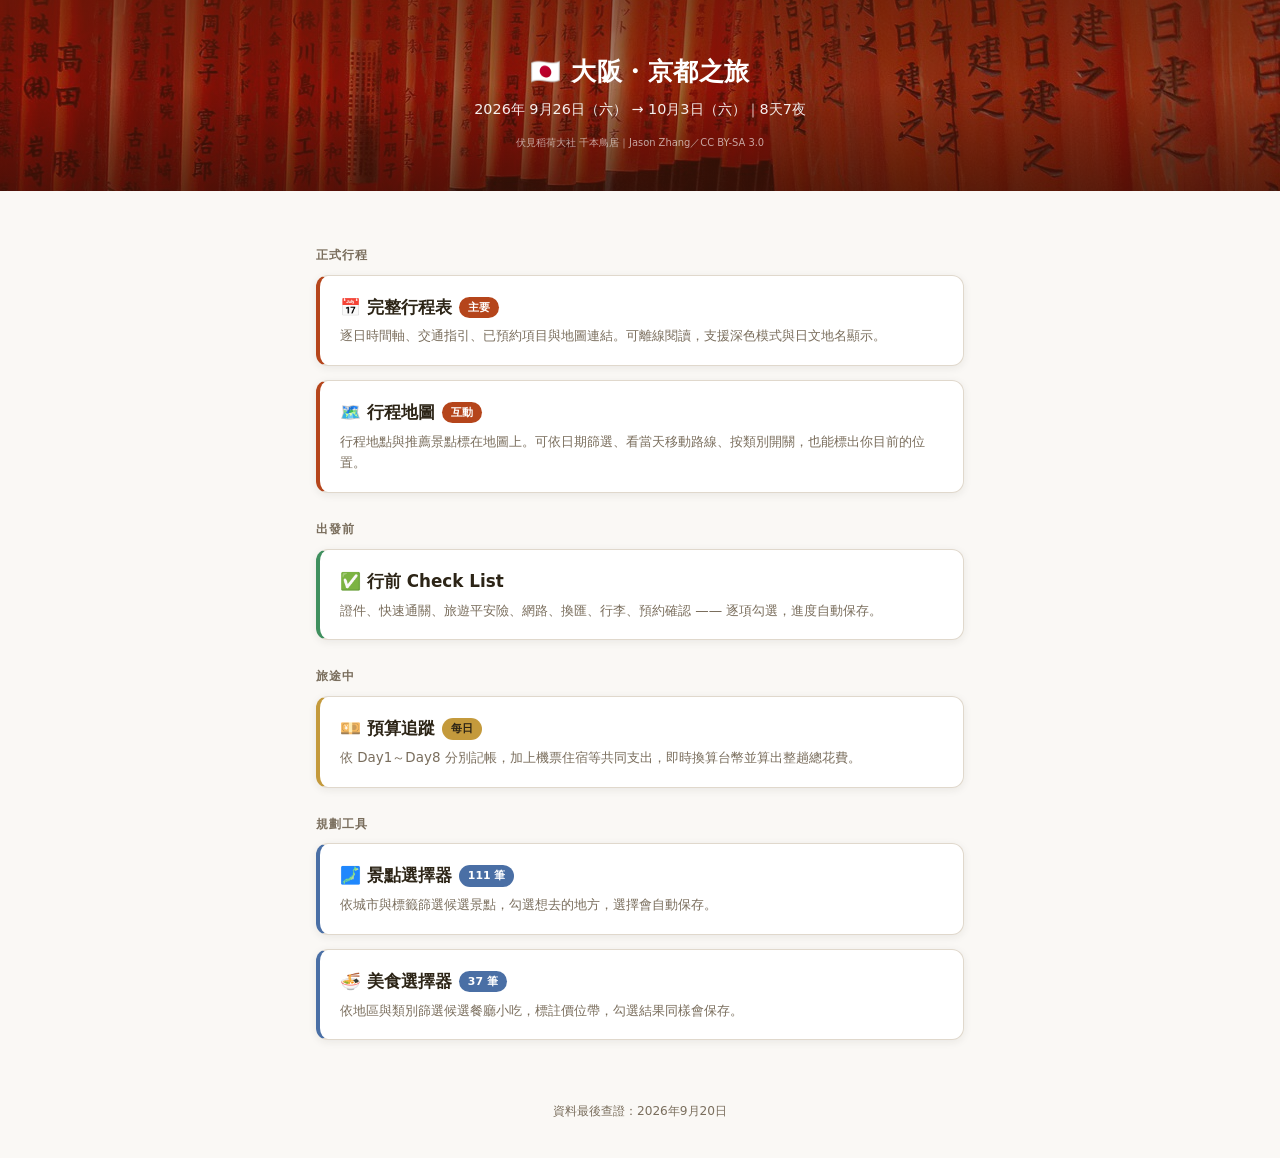
==== docs/index.html @ 21cc7eb6 "feat: 頁首照片、預算與 Check List 獨立頁、地圖區分推薦景點、行程細節補充 1. 頁首隨機風景照 - 從 Wikimedia Commons 取 12 張自由授權（CC-BY/CC-B" ====
<!DOCTYPE html>
<html lang="zh-TW">
<head>
<meta charset="UTF-8">
<meta name="viewport" content="width=device-width, initial-scale=1.0">
<title>大阪・京都之旅 2026</title>
<meta name="description" content="2026年9月26日至10月3日 關西 8天7夜 — 行程表與規劃工具入口">
<meta name="theme-color" content="#B5451B">
<style>
:root {
  --primary: #B5451B;
  --primary-dark: #8C2E0A;
  --primary-light: #D4652F;
  --secondary: #4A6FA5;
  --accent: #C49A3C;
  --bg: #FAF8F5;
  --surface: #FFFFFF;
  --text: #2C2416;
  --muted: #7A6E5D;
  --border: #E0D8CC;
  --shadow: 0 2px 8px rgba(44,36,22,0.08);
  --font: 'Noto Sans TC', 'PingFang TC', 'Hiragino Sans', 'Microsoft JhengHei',
          'Yu Gothic UI', system-ui, -apple-system, sans-serif;
}

@media (prefers-color-scheme: dark) {
  :root:not([data-theme="light"]) {
    --primary: #E8825A;
    --primary-dark: #C4603A;
    --primary-light: #F0A181;
    --secondary: #8FB3DE;
    --accent: #D9B463;
    --bg: #17140F;
    --surface: #221E17;
    --text: #EDE6DA;
    --muted: #A69A88;
    --border: #3A332A;
    --shadow: 0 2px 8px rgba(0,0,0,0.5);
  }
}

*, *::before, *::after { box-sizing: border-box; margin: 0; padding: 0; }

body {
  font-family: var(--font);
  background: var(--bg);
  color: var(--text);
  line-height: 1.6;
  -webkit-font-smoothing: antialiased;
}

header {
  position: relative;
  isolation: isolate;
  overflow: hidden;
  /* 照片未載入／離線時的備援底色 */
  background: linear-gradient(135deg, var(--primary-dark), var(--primary) 55%, var(--primary-light));
  color: #fff;
  text-align: center;
  padding: 52px 16px 40px;
}

header .hero-img {
  position: absolute;
  inset: 0;
  width: 100%;
  height: 100%;
  object-fit: cover;
  object-position: center 38%;
  z-index: -2;
  opacity: 0;
  transition: opacity 0.5s ease;
}

header .hero-img.is-loaded { opacity: 1; }

header::before {
  content: '';
  position: absolute;
  inset: 0;
  z-index: -1;
  background: linear-gradient(180deg,
    rgba(90, 30, 10, 0.70) 0%,
    rgba(90, 30, 10, 0.52) 45%,
    rgba(60, 20, 8, 0.78) 100%);
}

header h1 { font-size: 1.55rem; font-weight: 800; letter-spacing: 0.5px; }
header p  { font-size: 0.9rem; opacity: 0.92; margin-top: 6px; }

header .hero-credit {
  display: block;
  margin-top: 14px;
  font-size: 0.62rem;
  color: rgba(255,255,255,0.62);
  text-decoration: none;
}

header .hero-credit:hover { color: rgba(255,255,255,0.92); text-decoration: underline; }

main { max-width: 680px; margin: 0 auto; padding: 28px 16px 48px; }

.card {
  display: block;
  background: var(--surface);
  border: 1px solid var(--border);
  border-left: 4px solid var(--primary);
  border-radius: 12px;
  padding: 18px 20px;
  margin-bottom: 14px;
  box-shadow: var(--shadow);
  color: inherit;
  text-decoration: none;
  transition: transform 0.15s, border-left-color 0.15s;
}

.card:hover { transform: translateY(-2px); border-left-color: var(--accent); }
.card.is-tool   { border-left-color: var(--secondary); }
.card.is-check  { border-left-color: #3F8F5E; }
.card.is-budget { border-left-color: var(--accent); }
.card h2 { font-size: 1.05rem; font-weight: 700; margin-bottom: 5px; }
.card p  { font-size: 0.84rem; color: var(--muted); }

.badge {
  display: inline-block;
  font-size: 0.68rem;
  font-weight: 600;
  padding: 2px 9px;
  border-radius: 20px;
  background: var(--primary);
  color: #fff;
  margin-left: 7px;
  vertical-align: 2px;
}

.badge.tool   { background: var(--secondary); }
.badge.budget { background: var(--accent); color: #2C2416; }

h3.group {
  font-size: 0.78rem;
  font-weight: 700;
  text-transform: uppercase;
  letter-spacing: 1px;
  color: var(--muted);
  margin: 26px 0 10px;
}

footer {
  text-align: center;
  font-size: 0.76rem;
  color: var(--muted);
  padding: 0 16px 36px;
}
</style>
</head>
<body>

<header data-hero>
  <h1>🇯🇵 大阪・京都之旅</h1>
  <p>2026年 9月26日（六） → 10月3日（六）｜8天7夜</p>
</header>

<main>
  <h3 class="group">正式行程</h3>

  <a class="card" href="final/index.html">
    <h2>📅 完整行程表<span class="badge">主要</span></h2>
    <p>逐日時間軸、交通指引、已預約項目與地圖連結。可離線閱讀，支援深色模式與日文地名顯示。</p>
  </a>

  <a class="card" href="map/index.html">
    <h2>🗺️ 行程地圖<span class="badge">互動</span></h2>
    <p>行程地點與推薦景點標在地圖上。可依日期篩選、看當天移動路線、按類別開關，也能標出你目前的位置。</p>
  </a>

  <h3 class="group">出發前</h3>

  <a class="card is-check" href="checklist/index.html">
    <h2>✅ 行前 Check List</h2>
    <p>證件、快速通關、旅遊平安險、網路、換匯、行李、預約確認 —— 逐項勾選，進度自動保存。</p>
  </a>

  <h3 class="group">旅途中</h3>

  <a class="card is-budget" href="budget/index.html">
    <h2>💴 預算追蹤<span class="badge budget">每日</span></h2>
    <p>依 Day1～Day8 分別記帳，加上機票住宿等共同支出，即時換算台幣並算出整趟總花費。</p>
  </a>

  <h3 class="group">規劃工具</h3>

  <a class="card is-tool" href="selector/attractions.html">
    <h2>🗾 景點選擇器<span class="badge tool">111 筆</span></h2>
    <p>依城市與標籤篩選候選景點，勾選想去的地方，選擇會自動保存。</p>
  </a>

  <a class="card is-tool" href="selector/foods.html">
    <h2>🍜 美食選擇器<span class="badge tool">37 筆</span></h2>
    <p>依地區與類別篩選候選餐廳小吃，標註價位帶，勾選結果同樣會保存。</p>
  </a>

</main>

<footer>
  <p>資料最後查證：2026年9月20日</p>
</footer>

<script src="assets/hero/hero.js"></script>
<script>
  // 隨機挑一張關西風景照當頁首底圖
  if (window.applyHero) window.applyHero('assets/hero/');
</script>

</body>
</html>
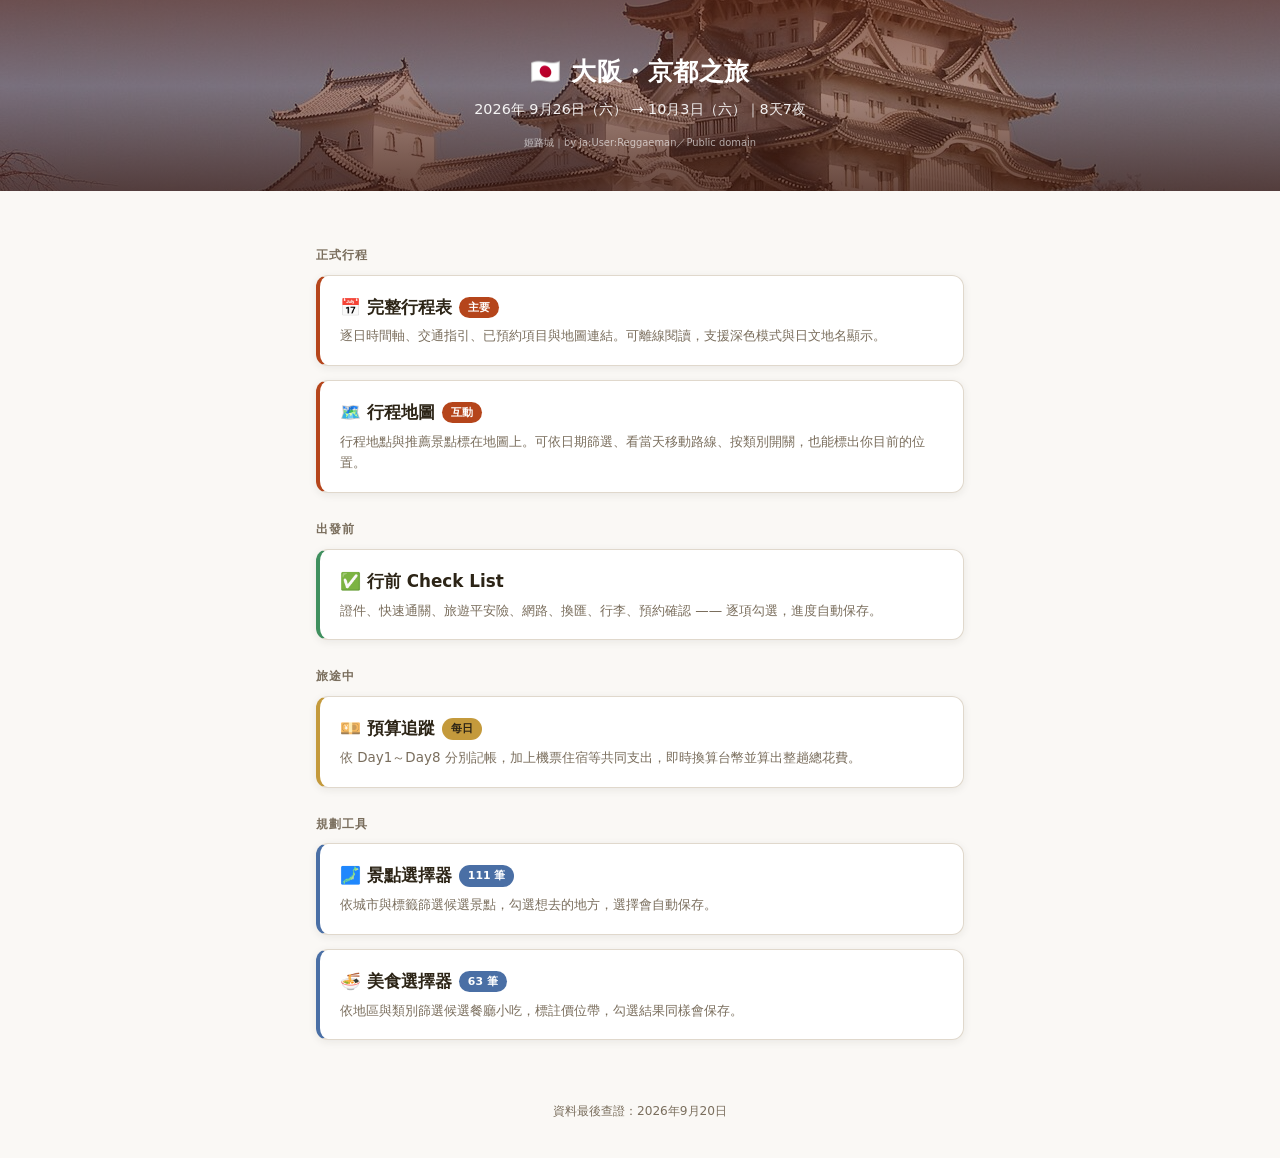
==== commit 39f24059: "fix: 方案可在桌機正常切換、標題與 emoji 跟著換，交通獨立成一類 使用者回報的四件事：  1. 首頁的選擇器筆數是手寫的，美食實際 63 筆卻還寫 37 筆。    改成由 scripts/" ====
--- a/docs/index.html
+++ b/docs/index.html
@@ -195,7 +195,7 @@
   </a>
 
   <a class="card is-tool" href="selector/foods.html">
-    <h2>🍜 美食選擇器<span class="badge tool">37 筆</span></h2>
+    <h2>🍜 美食選擇器<span class="badge tool">63 筆</span></h2>
     <p>依地區與類別篩選候選餐廳小吃，標註價位帶，勾選結果同樣會保存。</p>
   </a>
 
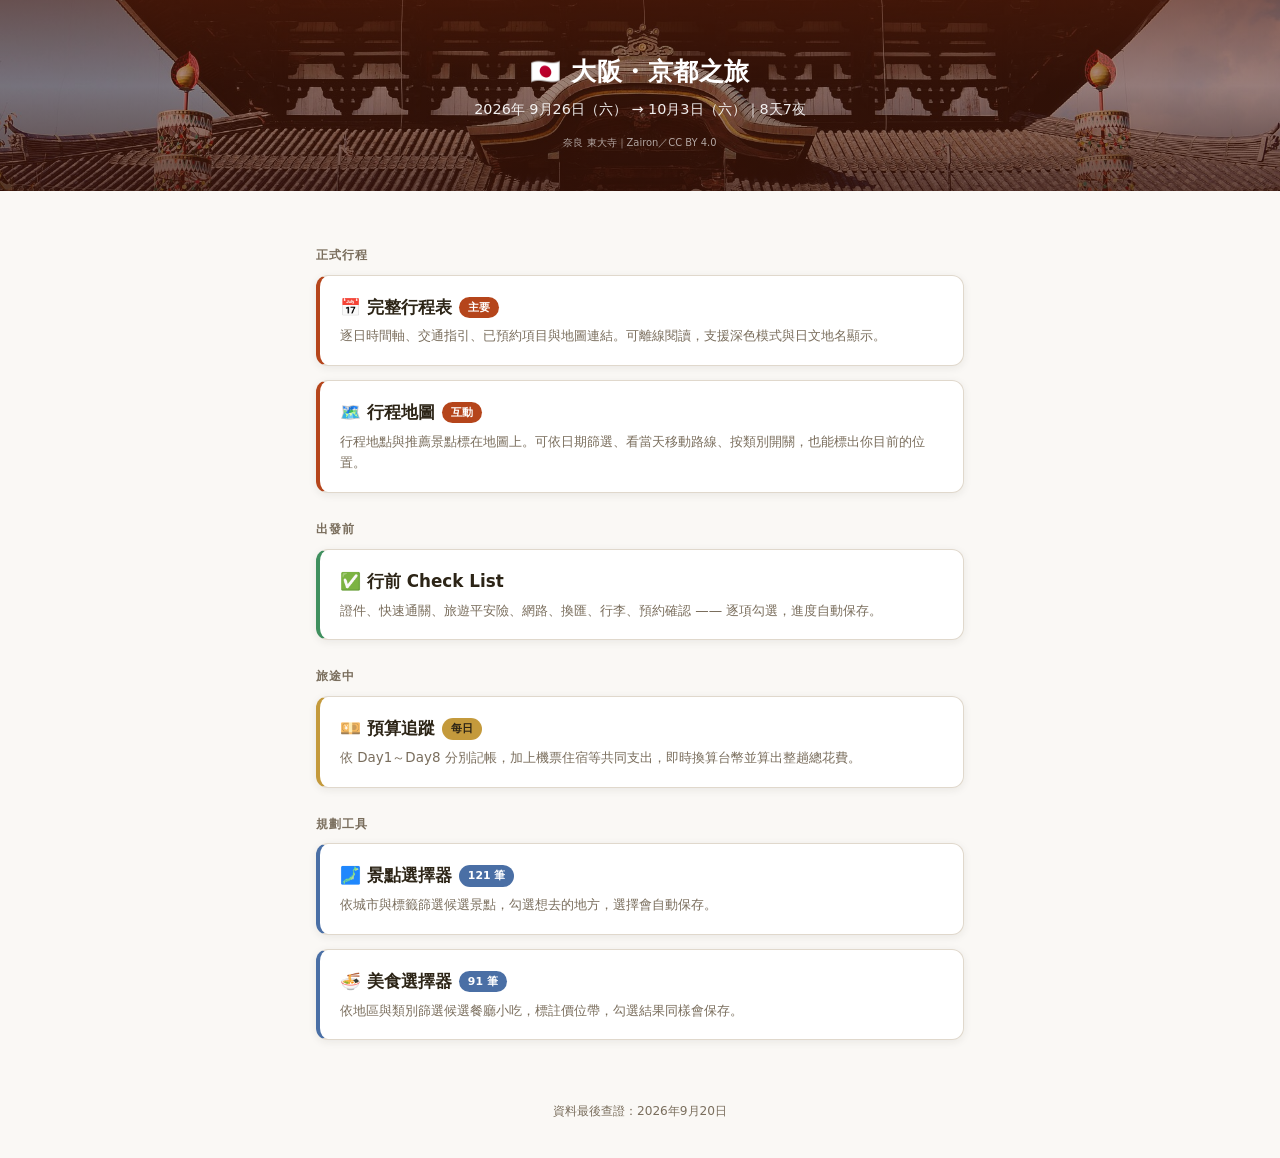
==== commit 69bab714: "feat: 彈性方案擴充到 B～E、主行程計畫B 改為收合區塊、換天停在日期列 - 彈性行程 16 組重做成 48 個替代方案：依星期（公休）、區域與前後行程挑選，   同一家店不跨天重複；修正 Da" ====
--- a/docs/index.html
+++ b/docs/index.html
@@ -190,12 +190,12 @@
   <h3 class="group">規劃工具</h3>
 
   <a class="card is-tool" href="selector/attractions.html">
-    <h2>🗾 景點選擇器<span class="badge tool">111 筆</span></h2>
+    <h2>🗾 景點選擇器<span class="badge tool">121 筆</span></h2>
     <p>依城市與標籤篩選候選景點，勾選想去的地方，選擇會自動保存。</p>
   </a>
 
   <a class="card is-tool" href="selector/foods.html">
-    <h2>🍜 美食選擇器<span class="badge tool">63 筆</span></h2>
+    <h2>🍜 美食選擇器<span class="badge tool">91 筆</span></h2>
     <p>依地區與類別篩選候選餐廳小吃，標註價位帶，勾選結果同樣會保存。</p>
   </a>
 
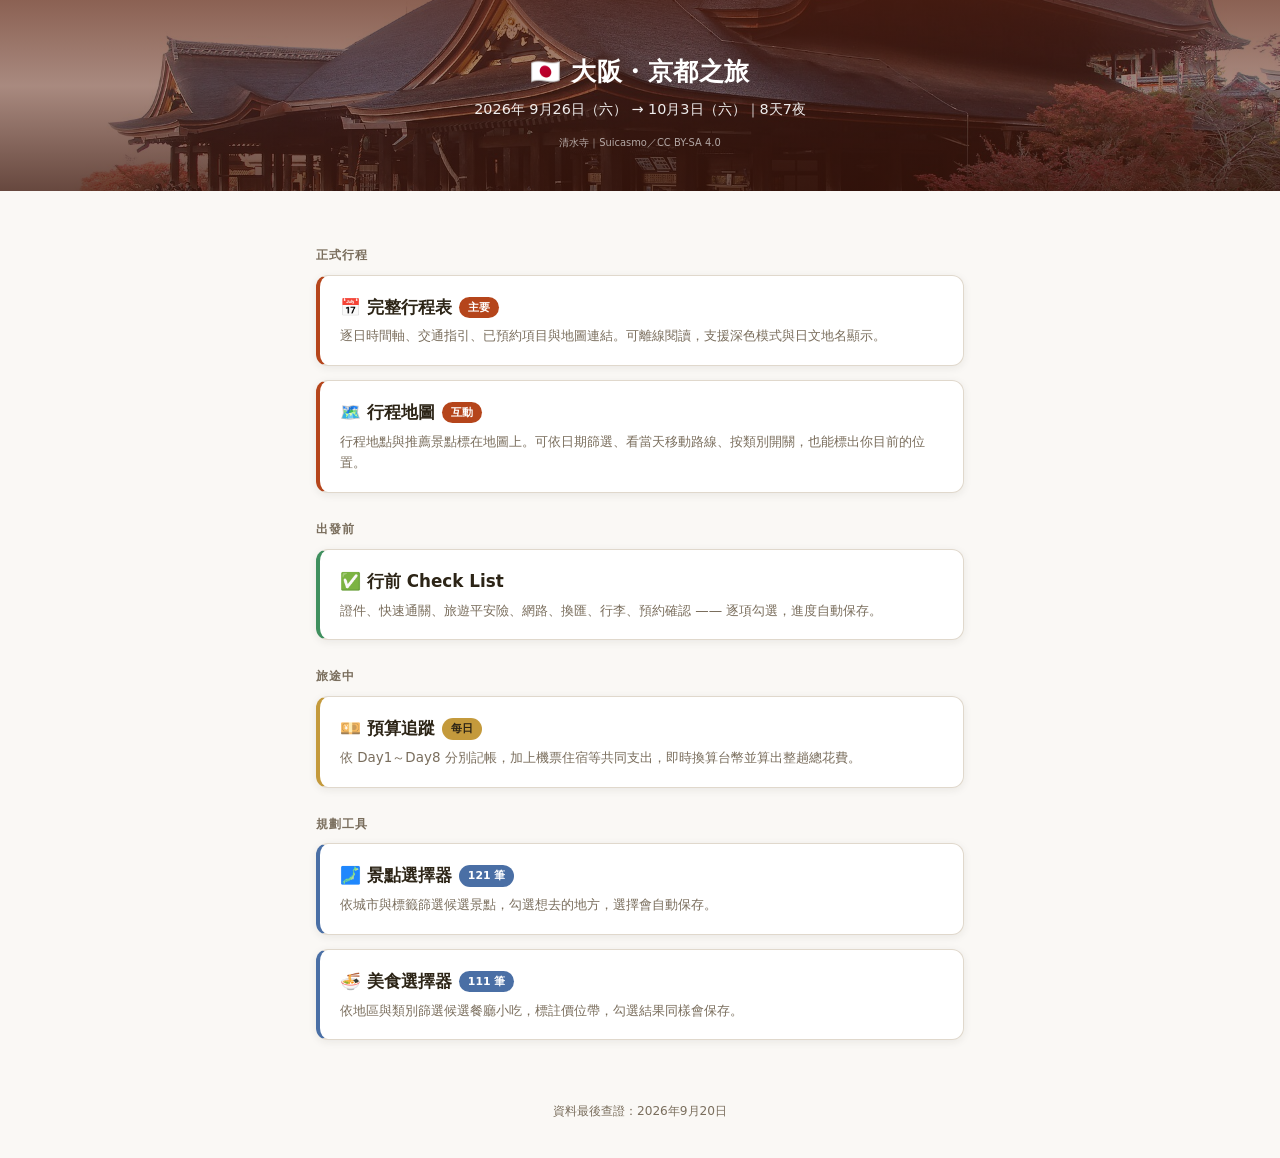
==== commit e51ce052: "feat: 美食選擇器麵包類從 2 筆擴充到 22 筆（美食共 111 筆） - 以食べログ パン WEST 百名店 2026 為名單，挑行程會經過、且行程當天有營業的店：   大阪 7、神戶 3、奈" ====
--- a/docs/index.html
+++ b/docs/index.html
@@ -195,7 +195,7 @@
   </a>
 
   <a class="card is-tool" href="selector/foods.html">
-    <h2>🍜 美食選擇器<span class="badge tool">91 筆</span></h2>
+    <h2>🍜 美食選擇器<span class="badge tool">111 筆</span></h2>
     <p>依地區與類別篩選候選餐廳小吃，標註價位帶，勾選結果同樣會保存。</p>
   </a>
 
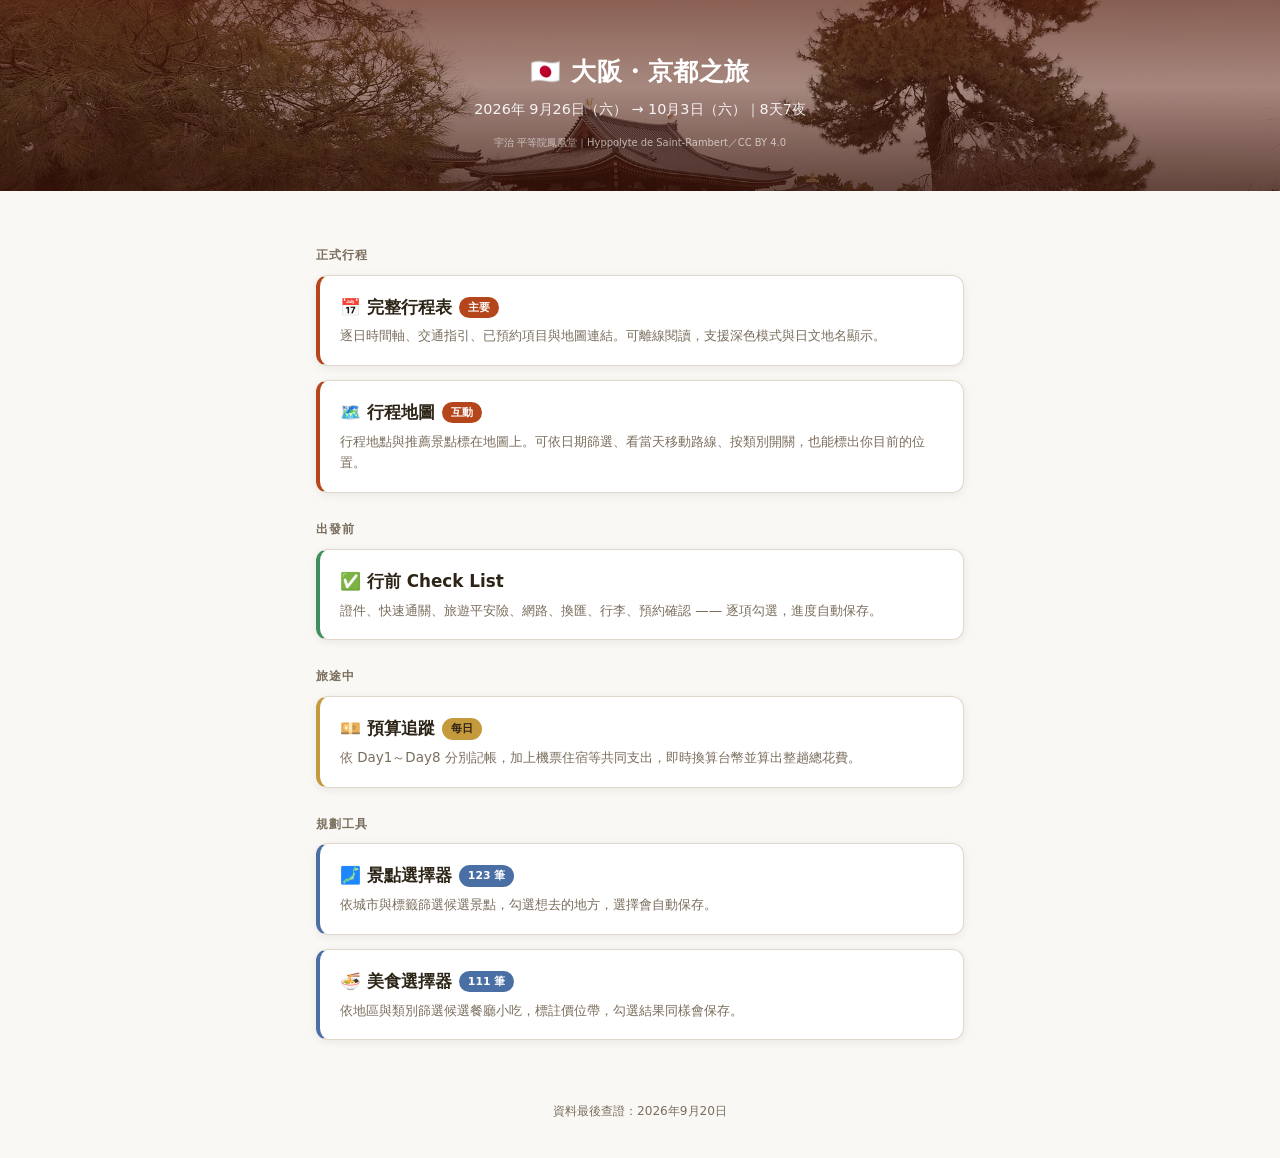
==== commit 7826e4e5: "feat: Day 4 入住後的空檔新增 15:30 彈性行程（東寺／三十三間堂／鐵道博物館／京都塔） - 15:10 入住到 17:30 出發去 teamLab 之間約 2 小時沒有安排，新增一組 " ====
--- a/docs/index.html
+++ b/docs/index.html
@@ -190,7 +190,7 @@
   <h3 class="group">規劃工具</h3>
 
   <a class="card is-tool" href="selector/attractions.html">
-    <h2>🗾 景點選擇器<span class="badge tool">121 筆</span></h2>
+    <h2>🗾 景點選擇器<span class="badge tool">123 筆</span></h2>
     <p>依城市與標籤篩選候選景點，勾選想去的地方，選擇會自動保存。</p>
   </a>
 
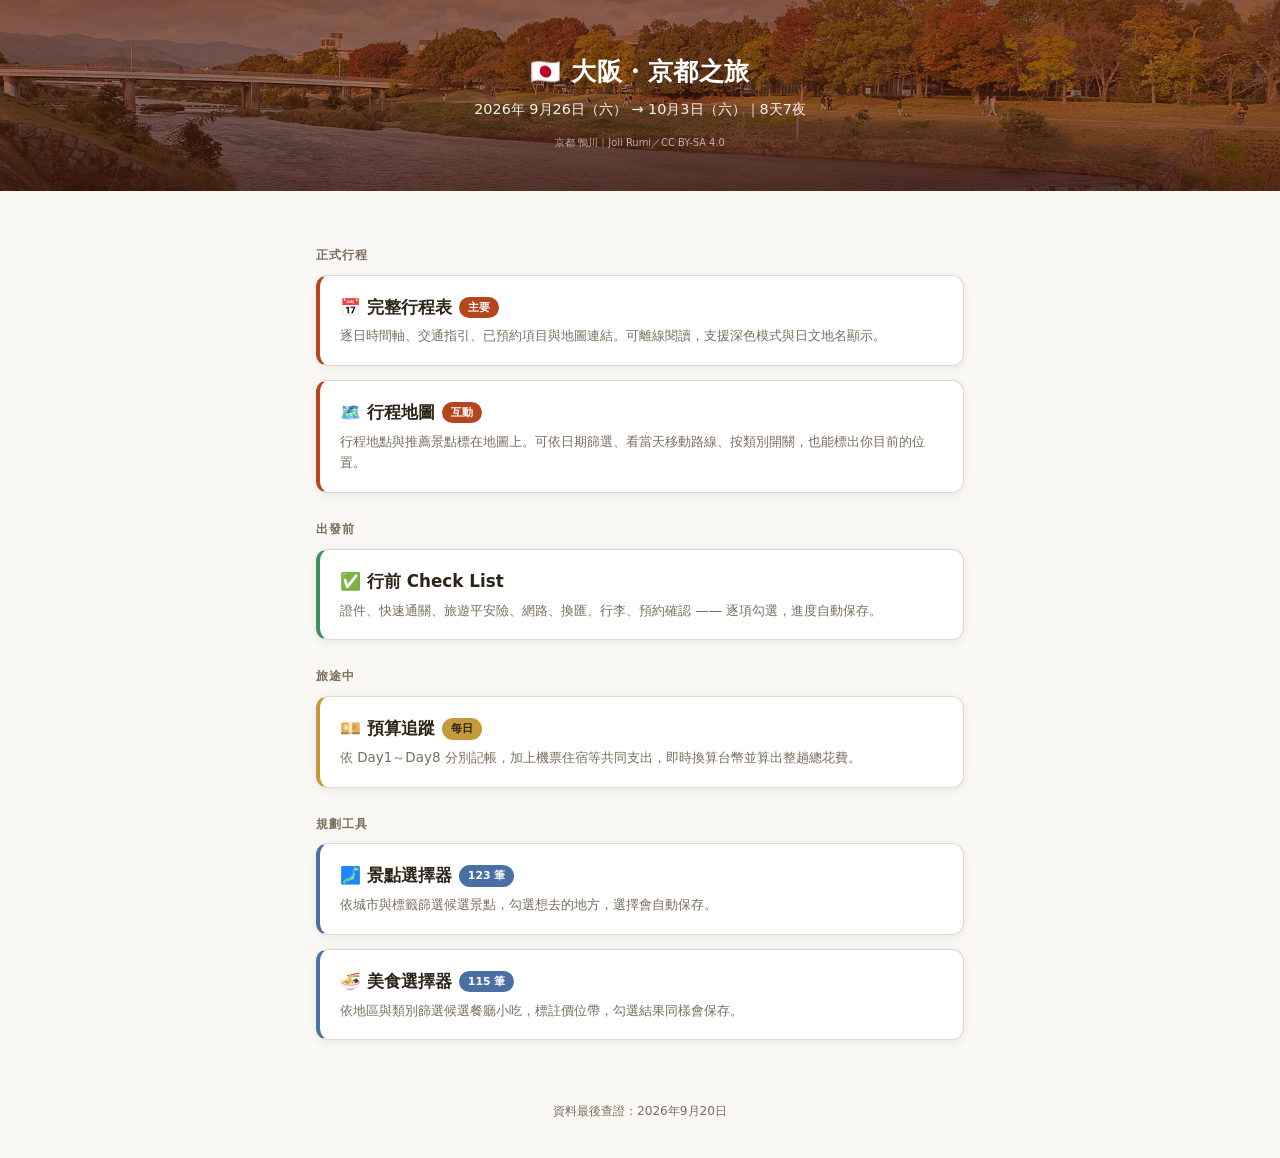
==== commit 4649bb17: "feat: Day 6 以瑞饋祭為主重新規劃，嵐山改為 3 小時看夕陽並加上照片與順路地圖 - 瑞饋祭最優先：08:50 出御祭（09:00）→ 金閣寺 1.5 小時 → 11:30 北野午餐 →  " ====
--- a/docs/index.html
+++ b/docs/index.html
@@ -195,7 +195,7 @@
   </a>
 
   <a class="card is-tool" href="selector/foods.html">
-    <h2>🍜 美食選擇器<span class="badge tool">111 筆</span></h2>
+    <h2>🍜 美食選擇器<span class="badge tool">115 筆</span></h2>
     <p>依地區與類別篩選候選餐廳小吃，標註價位帶，勾選結果同樣會保存。</p>
   </a>
 
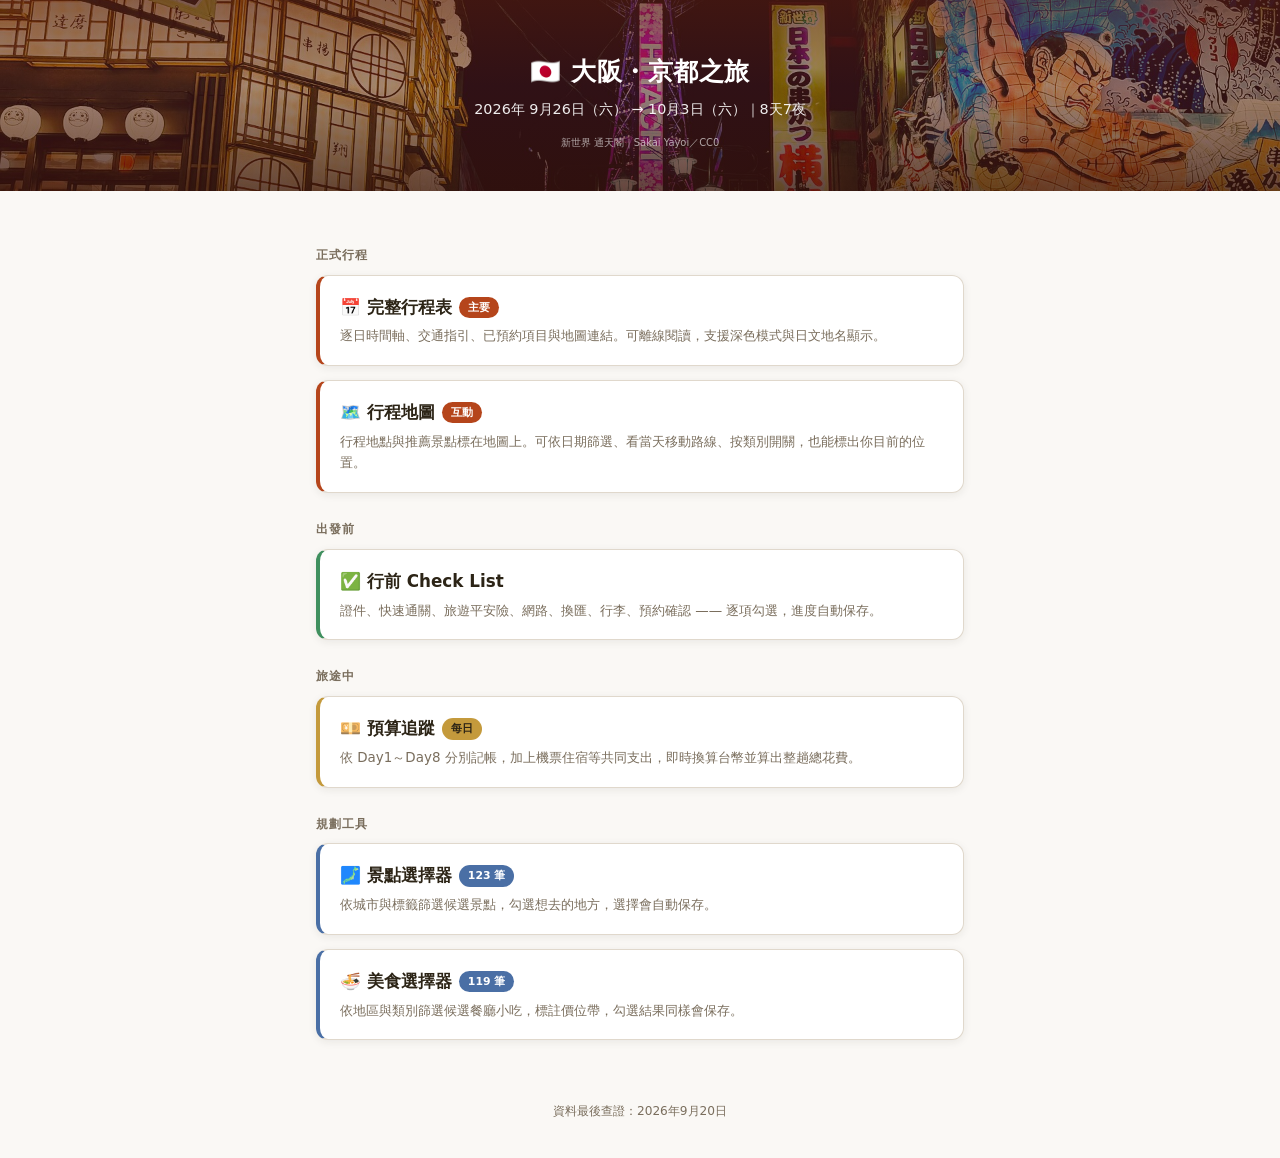
==== commit 7ce25180: "feat: Day 3 新增神戶晚餐彈性行程，Day 6 御旅所改為夜間方案讓鴨川回到 20:00 - Day 3（9/28 週一）18:45 晚餐 A～D：楽関記、グリル一平 三宮店、赤萬 三宮店、" ====
--- a/docs/index.html
+++ b/docs/index.html
@@ -195,7 +195,7 @@
   </a>
 
   <a class="card is-tool" href="selector/foods.html">
-    <h2>🍜 美食選擇器<span class="badge tool">115 筆</span></h2>
+    <h2>🍜 美食選擇器<span class="badge tool">119 筆</span></h2>
     <p>依地區與類別篩選候選餐廳小吃，標註價位帶，勾選結果同樣會保存。</p>
   </a>
 
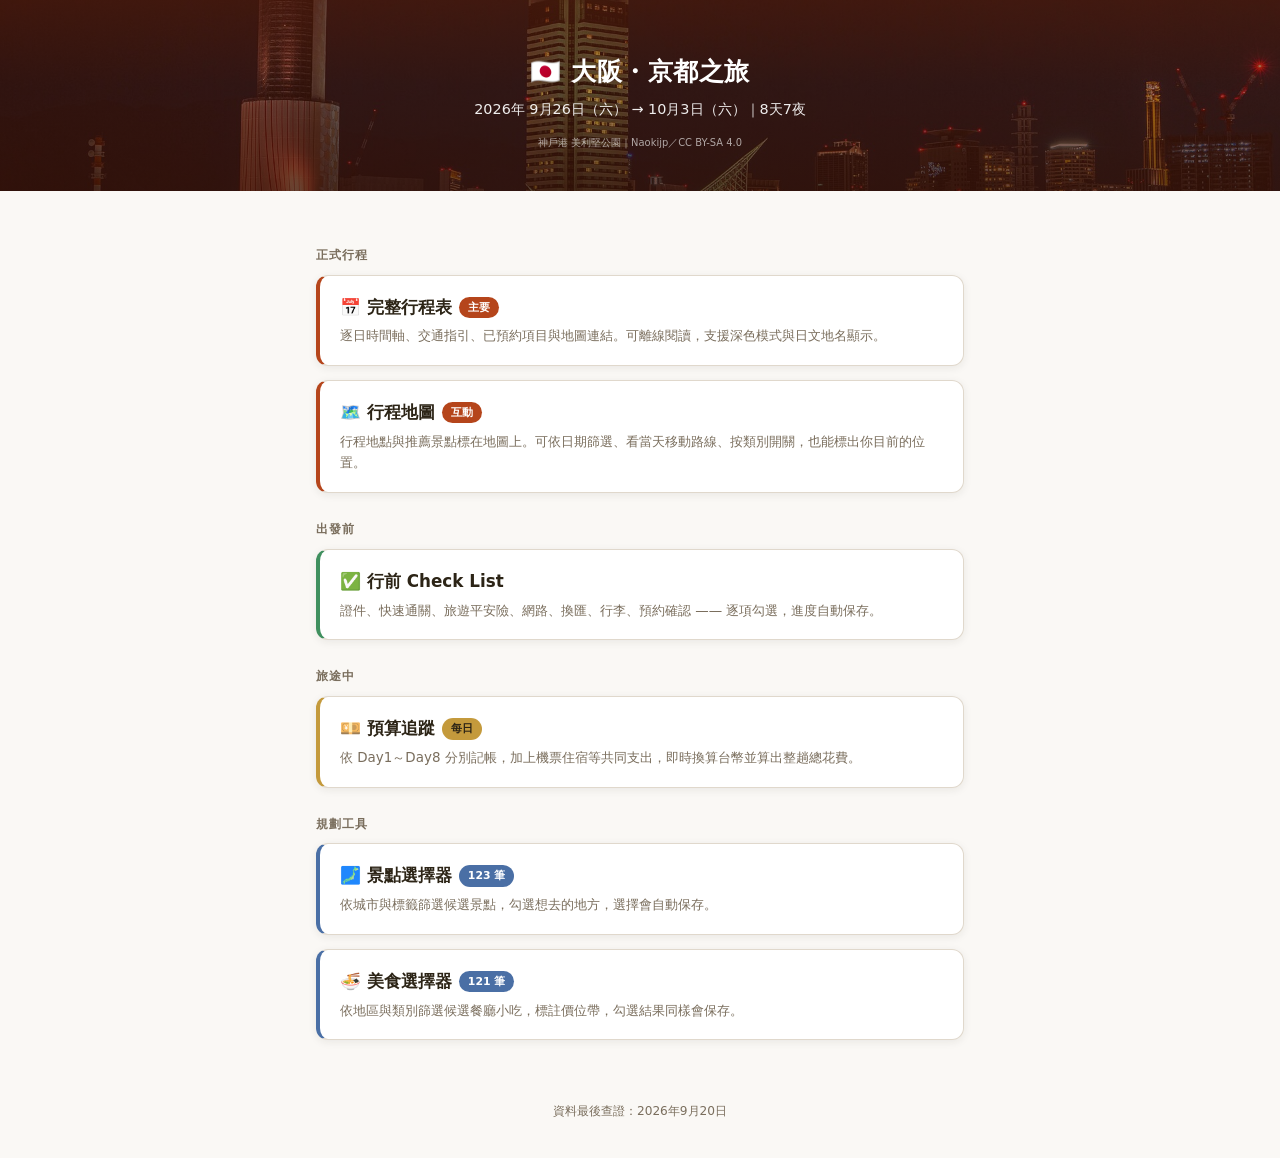
==== commit 3373bfbb: "feat: 航班改台灣虎航、加入抹茶蛋捲與博多かわ屋，地圖從飯店出發並可切換彈性方案 - 航班：去程 IT212、回程 IT711（tigersmart），更正飛行時間與虎航報到截止時間 - Day " ====
--- a/docs/index.html
+++ b/docs/index.html
@@ -195,7 +195,7 @@
   </a>
 
   <a class="card is-tool" href="selector/foods.html">
-    <h2>🍜 美食選擇器<span class="badge tool">119 筆</span></h2>
+    <h2>🍜 美食選擇器<span class="badge tool">121 筆</span></h2>
     <p>依地區與類別篩選候選餐廳小吃，標註價位帶，勾選結果同樣會保存。</p>
   </a>
 
